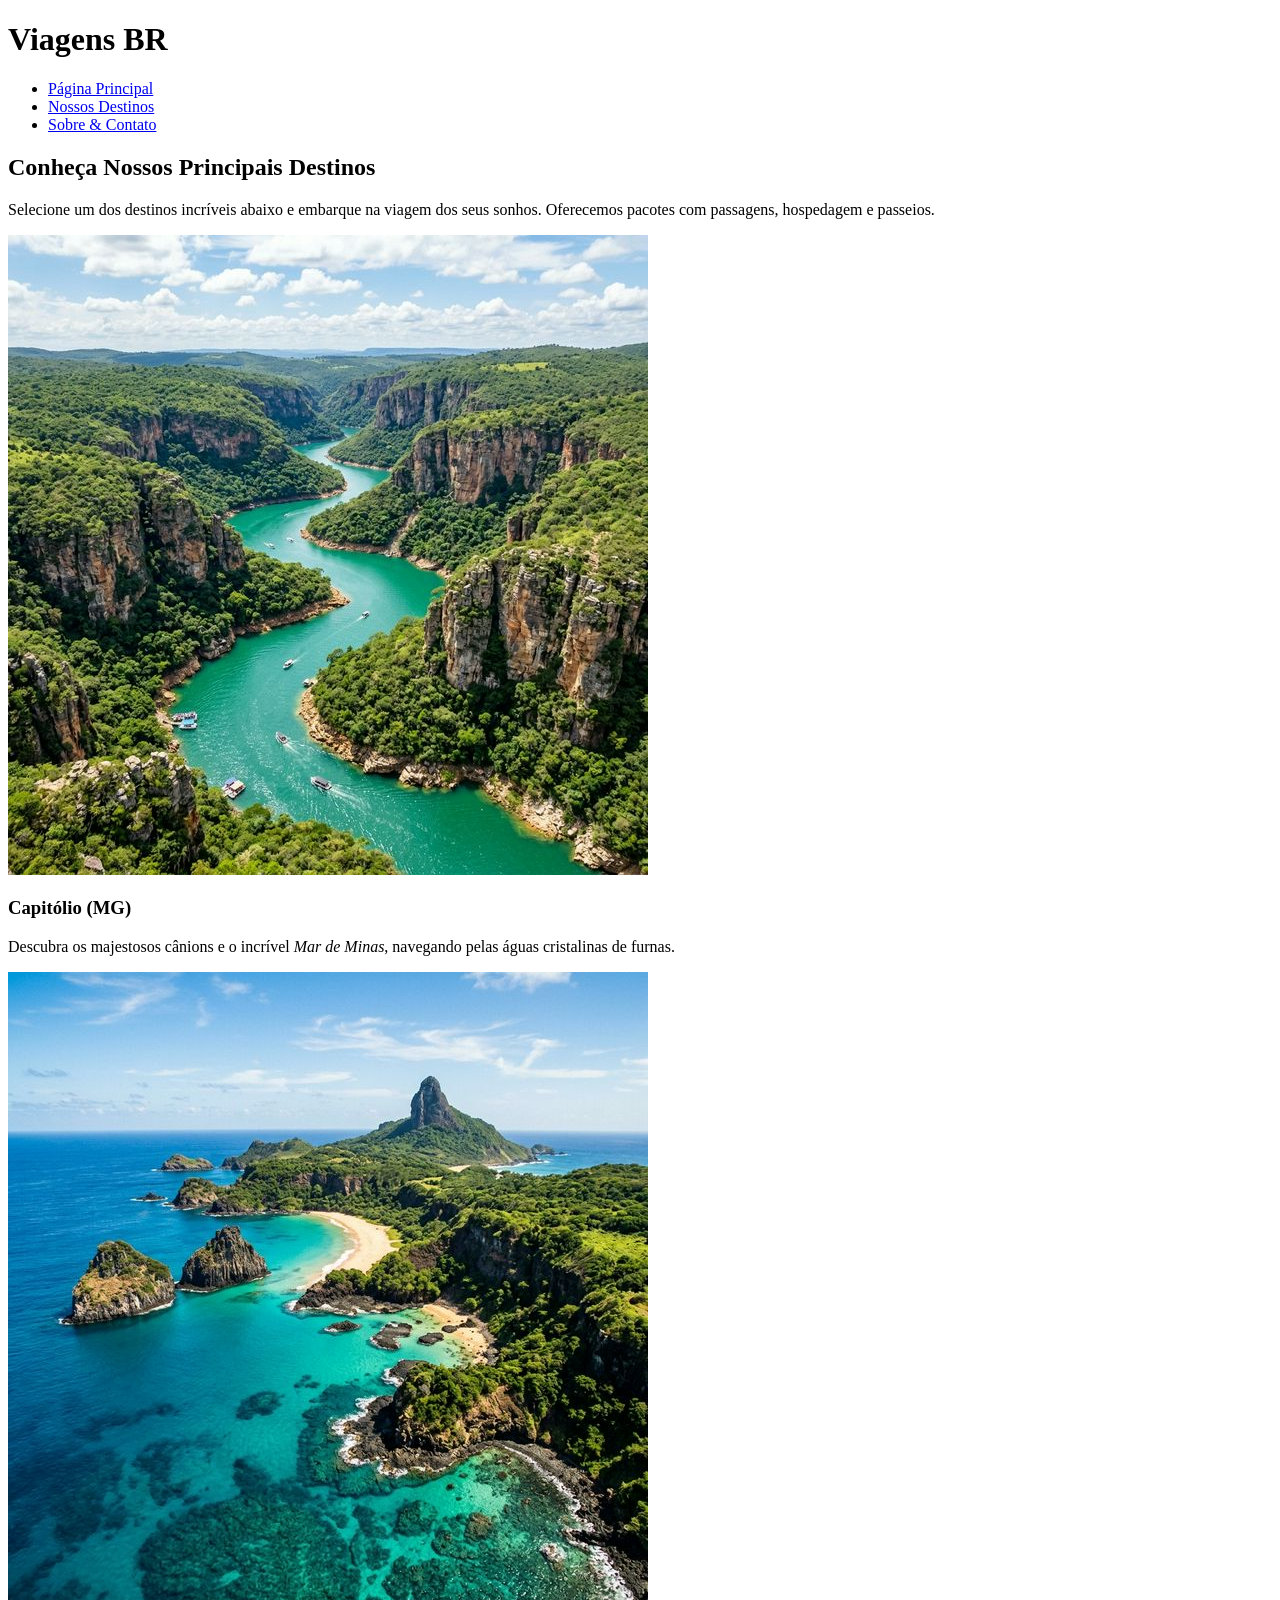
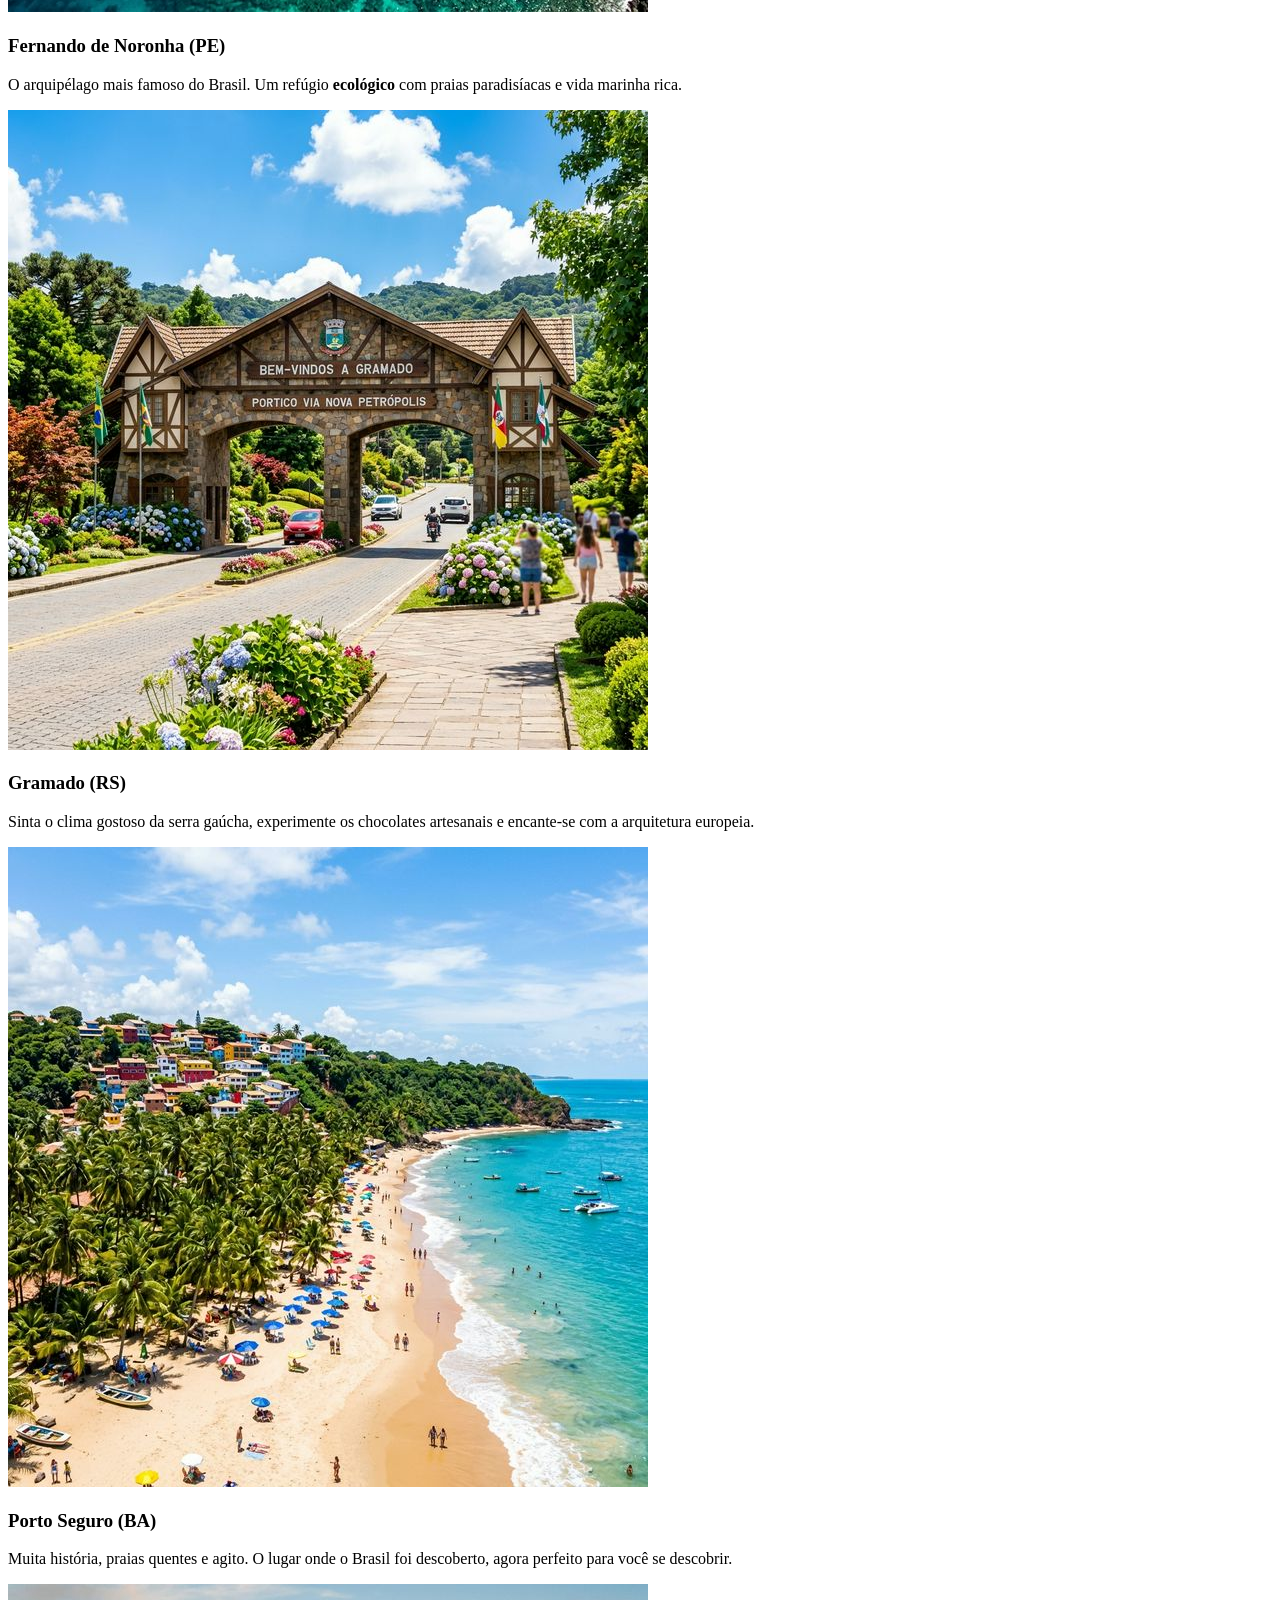
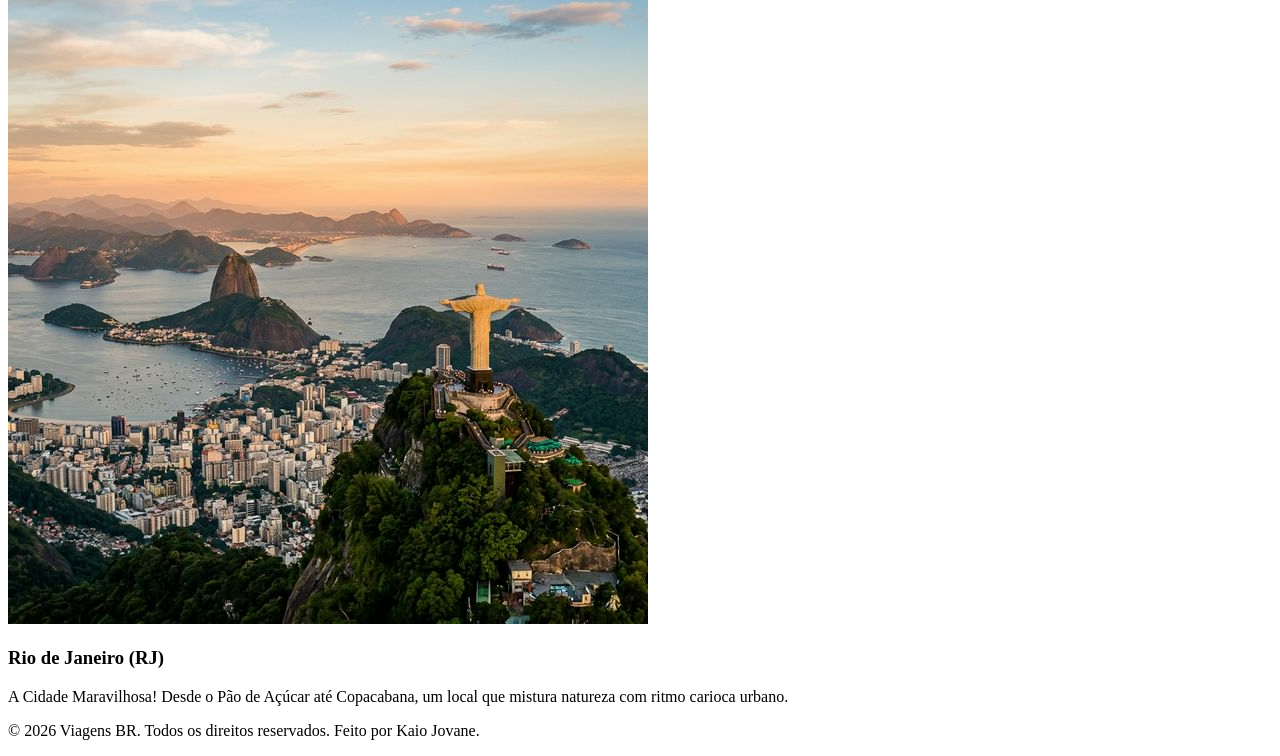
==== destinos.html @ 7a87892b "Criação 04-web" ====
<!DOCTYPE html>
<html lang="pt-BR">

<head>
    <meta charset="UTF-8">
    <meta name="viewport" content="width=device-width, initial-scale=1.0">
    <title>Destinos | Viagens BR</title>
    <link rel="stylesheet" href="style.css">
</head>

<body>
    <header>
        <div class="header-container">
            <h1> Viagens BR</h1>
            <nav>
                <ul>
                    <li><a href="index.html">Página Principal</a></li>
                    <li><a href="destinos.html" class="active">Nossos Destinos</a></li>
                    <li><a href="sobre.html">Sobre & Contato</a></li>
                </ul>
            </nav>
        </div>
    </header>

    <main>
        <section>
            <h2>Conheça Nossos Principais Destinos</h2>
            <p>Selecione um dos destinos incríveis abaixo e embarque na viagem dos seus sonhos. Oferecemos pacotes com
                passagens, hospedagem e passeios.</p>

            <div class="grid-destinos">
                <article class="card-destino">
                    <img src="images/capitolio.png" alt="Cânion de Capitólio, Minas Gerais">
                    <div class="card-content">
                        <h3>Capitólio (MG)</h3>
                        <p>Descubra os majestosos cânions e o incrível <em>Mar de Minas</em>, navegando pelas águas
                            cristalinas de furnas.</p>
                    </div>
                </article>

                <article class="card-destino">
                    <img src="images/fernando-de-noronha.png" alt="Praia em Fernando de Noronha">
                    <div class="card-content">
                        <h3>Fernando de Noronha (PE)</h3>
                        <p>O arquipélago mais famoso do Brasil. Um refúgio <strong>ecológico</strong> com praias
                            paradisíacas e vida marinha rica.</p>
                    </div>
                </article>

                <article class="card-destino">
                    <img src="images/gramado.png" alt="Pórtico da Cidade de Gramado">
                    <div class="card-content">
                        <h3>Gramado (RS)</h3>
                        <p>Sinta o clima gostoso da serra gaúcha, experimente os chocolates artesanais e encante-se com
                            a arquitetura europeia.</p>
                    </div>
                </article>

                <article class="card-destino">
                    <img src="images/porto-seguro.png" alt="Litoral de Porto Seguro, Bahia">
                    <div class="card-content">
                        <h3>Porto Seguro (BA)</h3>
                        <p>Muita história, praias quentes e agito. O lugar onde o Brasil foi descoberto, agora perfeito
                            para você se descobrir.</p>
                    </div>
                </article>

                <article class="card-destino">
                    <img src="images/rio-de-janeiro.png" alt="Cristo Redentor no Rio de Janeiro">
                    <div class="card-content">
                        <h3>Rio de Janeiro (RJ)</h3>
                        <p>A Cidade Maravilhosa! Desde o Pão de Açúcar até Copacabana, um local que mistura natureza com
                            ritmo carioca urbano.</p>
                    </div>
                </article>
            </div>
        </section>
    </main>

    <footer>
        <p>&copy; 2026 Viagens BR. Todos os direitos reservados. Feito por Kaio Jovane.</p>
    </footer>

    <script src="main.js"></script>
</body>

</html>
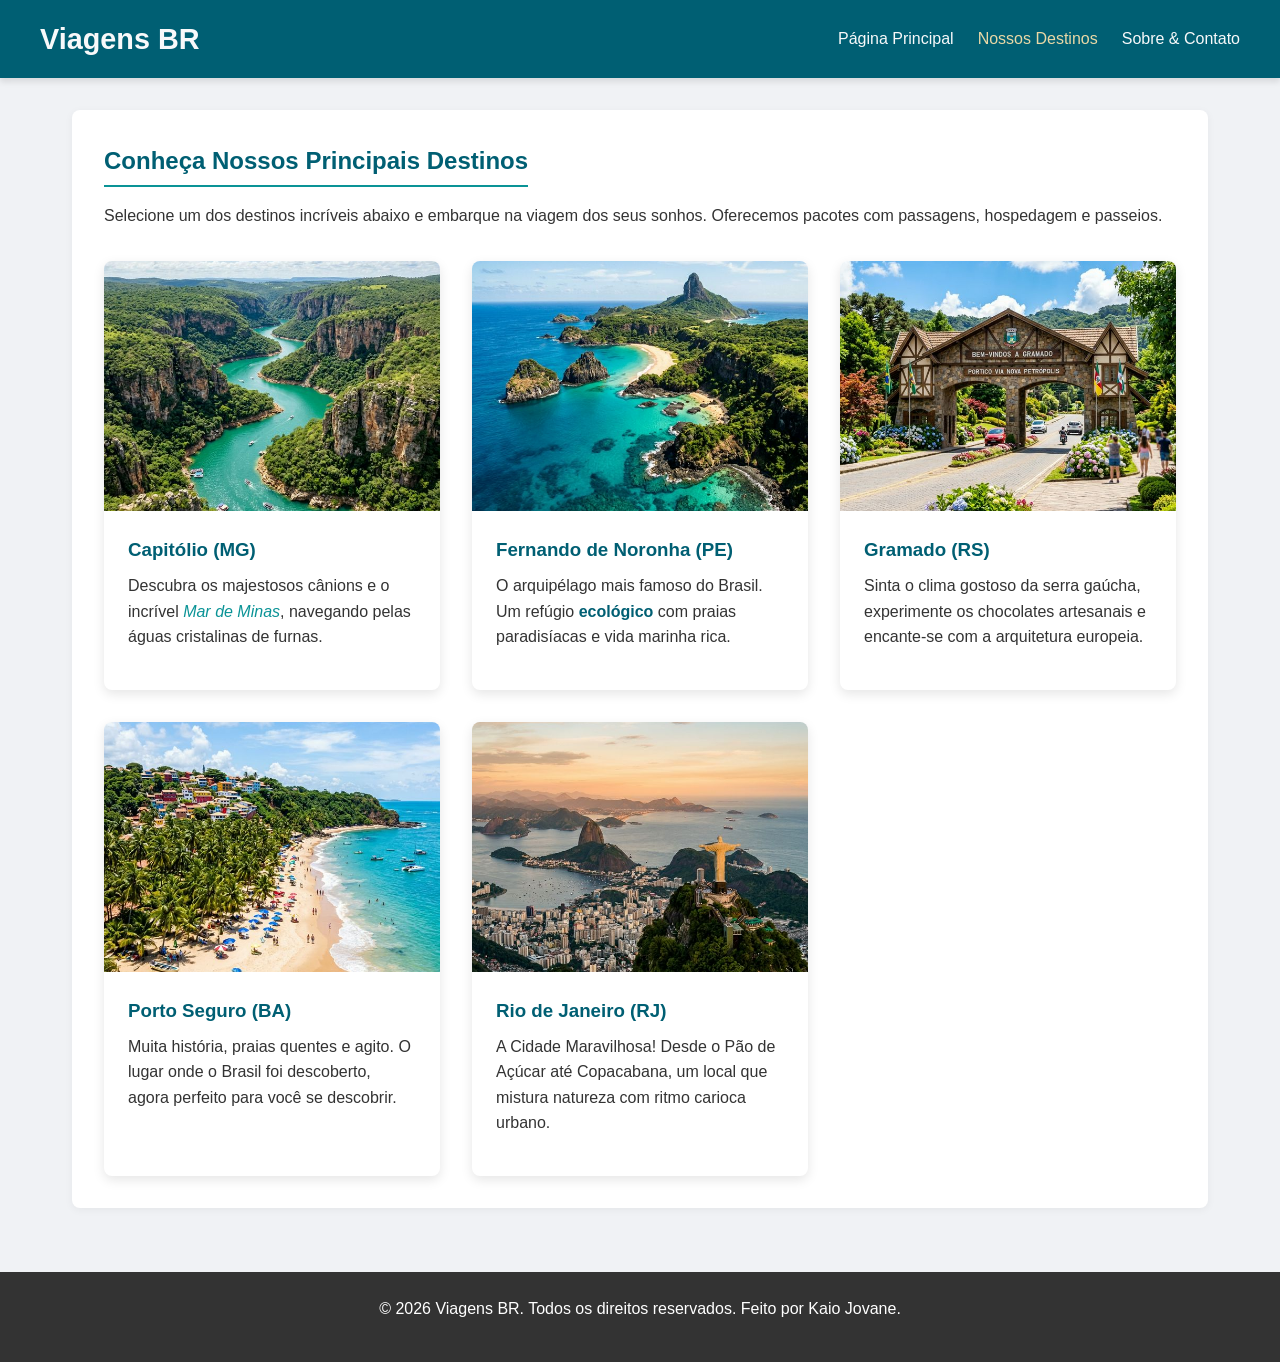
==== commit 14486aa3: "fix: atualiza link do CSS para estilo.css" ====
--- a/destinos.html
+++ b/destinos.html
@@ -5,7 +5,7 @@
     <meta charset="UTF-8">
     <meta name="viewport" content="width=device-width, initial-scale=1.0">
     <title>Destinos | Viagens BR</title>
-    <link rel="stylesheet" href="style.css">
+    <link rel="stylesheet" href="estilo.css">
 </head>
 
 <body>
--- a/estilo.css
+++ b/estilo.css
@@ -0,0 +1,187 @@
+:root {
+  --primary-color: #005f73;
+  --secondary-color: #0a9396;
+  --accent-color: #e9d8a6;
+  --text-dark: #333333;
+  --text-light: #f8f9fa;
+  --bg-color: #f0f2f5;
+  --font-main: 'Segoe UI', Roboto, Helvetica, Arial, sans-serif;
+}
+
+* {
+  margin: 0;
+  padding: 0;
+  box-sizing: border-box;
+}
+
+body {
+  font-family: var(--font-main);
+  background-color: var(--bg-color);
+  color: var(--text-dark);
+  line-height: 1.6;
+  display: flex;
+  flex-direction: column;
+  min-height: 100vh;
+}
+
+header {
+  background-color: var(--primary-color);
+  color: var(--text-light);
+  padding: 1rem 2rem;
+  box-shadow: 0 4px 6px rgba(0, 0, 0, 0.1);
+}
+
+.header-container {
+  display: flex;
+  justify-content: space-between;
+  align-items: center;
+  max-width: 1200px;
+  margin: 0 auto;
+}
+
+header h1 {
+  font-size: 1.8rem;
+  font-weight: 700;
+}
+
+nav ul {
+  list-style-type: none;
+  display: flex;
+  gap: 1.5rem;
+}
+
+nav ul li a {
+  color: var(--text-light);
+  text-decoration: none;
+  font-weight: 500;
+  transition: color 0.3s ease;
+}
+
+nav ul li a:hover,
+nav ul li a.active {
+  color: var(--accent-color);
+}
+
+main {
+  flex: 1;
+  max-width: 1200px;
+  width: 100%;
+  margin: 2rem auto;
+  padding: 0 2rem;
+}
+
+section {
+  background-color: #ffffff;
+  padding: 2rem;
+  border-radius: 8px;
+  box-shadow: 0 2px 8px rgba(0, 0, 0, 0.05);
+  margin-bottom: 2rem;
+}
+
+h2 {
+  color: var(--primary-color);
+  margin-bottom: 1rem;
+  font-size: 1.5rem;
+  border-bottom: 2px solid var(--secondary-color);
+  display: inline-block;
+  padding-bottom: 5px;
+}
+
+p {
+  margin-bottom: 1rem;
+}
+
+em {
+  color: var(--secondary-color);
+  font-style: italic;
+}
+
+strong {
+  color: var(--primary-color);
+}
+
+.grid-destinos {
+  display: grid;
+  grid-template-columns: repeat(auto-fit, minmax(300px, 1fr));
+  gap: 2rem;
+  margin-top: 2rem;
+}
+
+.card-destino {
+  background-color: #fff;
+  border-radius: 8px;
+  overflow: hidden;
+  box-shadow: 0 4px 12px rgba(0, 0, 0, 0.1);
+  transition: transform 0.3s ease;
+}
+
+.card-destino:hover {
+  transform: translateY(-5px);
+}
+
+.card-destino img {
+  width: 100%;
+  height: 250px;
+  object-fit: cover;
+  display: block;
+}
+
+.card-content {
+  padding: 1.5rem;
+}
+
+.card-content h3 {
+  color: var(--primary-color);
+  margin-bottom: 0.5rem;
+}
+
+.video-container {
+  position: relative;
+  width: 100%;
+  padding-bottom: 56.25%;
+  margin: 1.5rem 0;
+}
+
+.video-container iframe {
+  position: absolute;
+  top: 0;
+  left: 0;
+  width: 100%;
+  height: 100%;
+  border-radius: 8px;
+}
+
+.external-links ul {
+  list-style-type: square;
+  margin-left: 1.5rem;
+}
+
+.external-links a {
+  color: var(--secondary-color);
+  text-decoration: none;
+}
+
+.external-links a:hover {
+  text-decoration: underline;
+}
+
+footer {
+  background-color: #333;
+  color: #fff;
+  text-align: center;
+  padding: 1.5rem;
+  margin-top: auto;
+}
+
+@media (max-width: 768px) {
+  .header-container {
+    flex-direction: column;
+    text-align: center;
+    gap: 1rem;
+  }
+
+  nav ul {
+    flex-direction: column;
+    gap: 0.8rem;
+  }
+}
